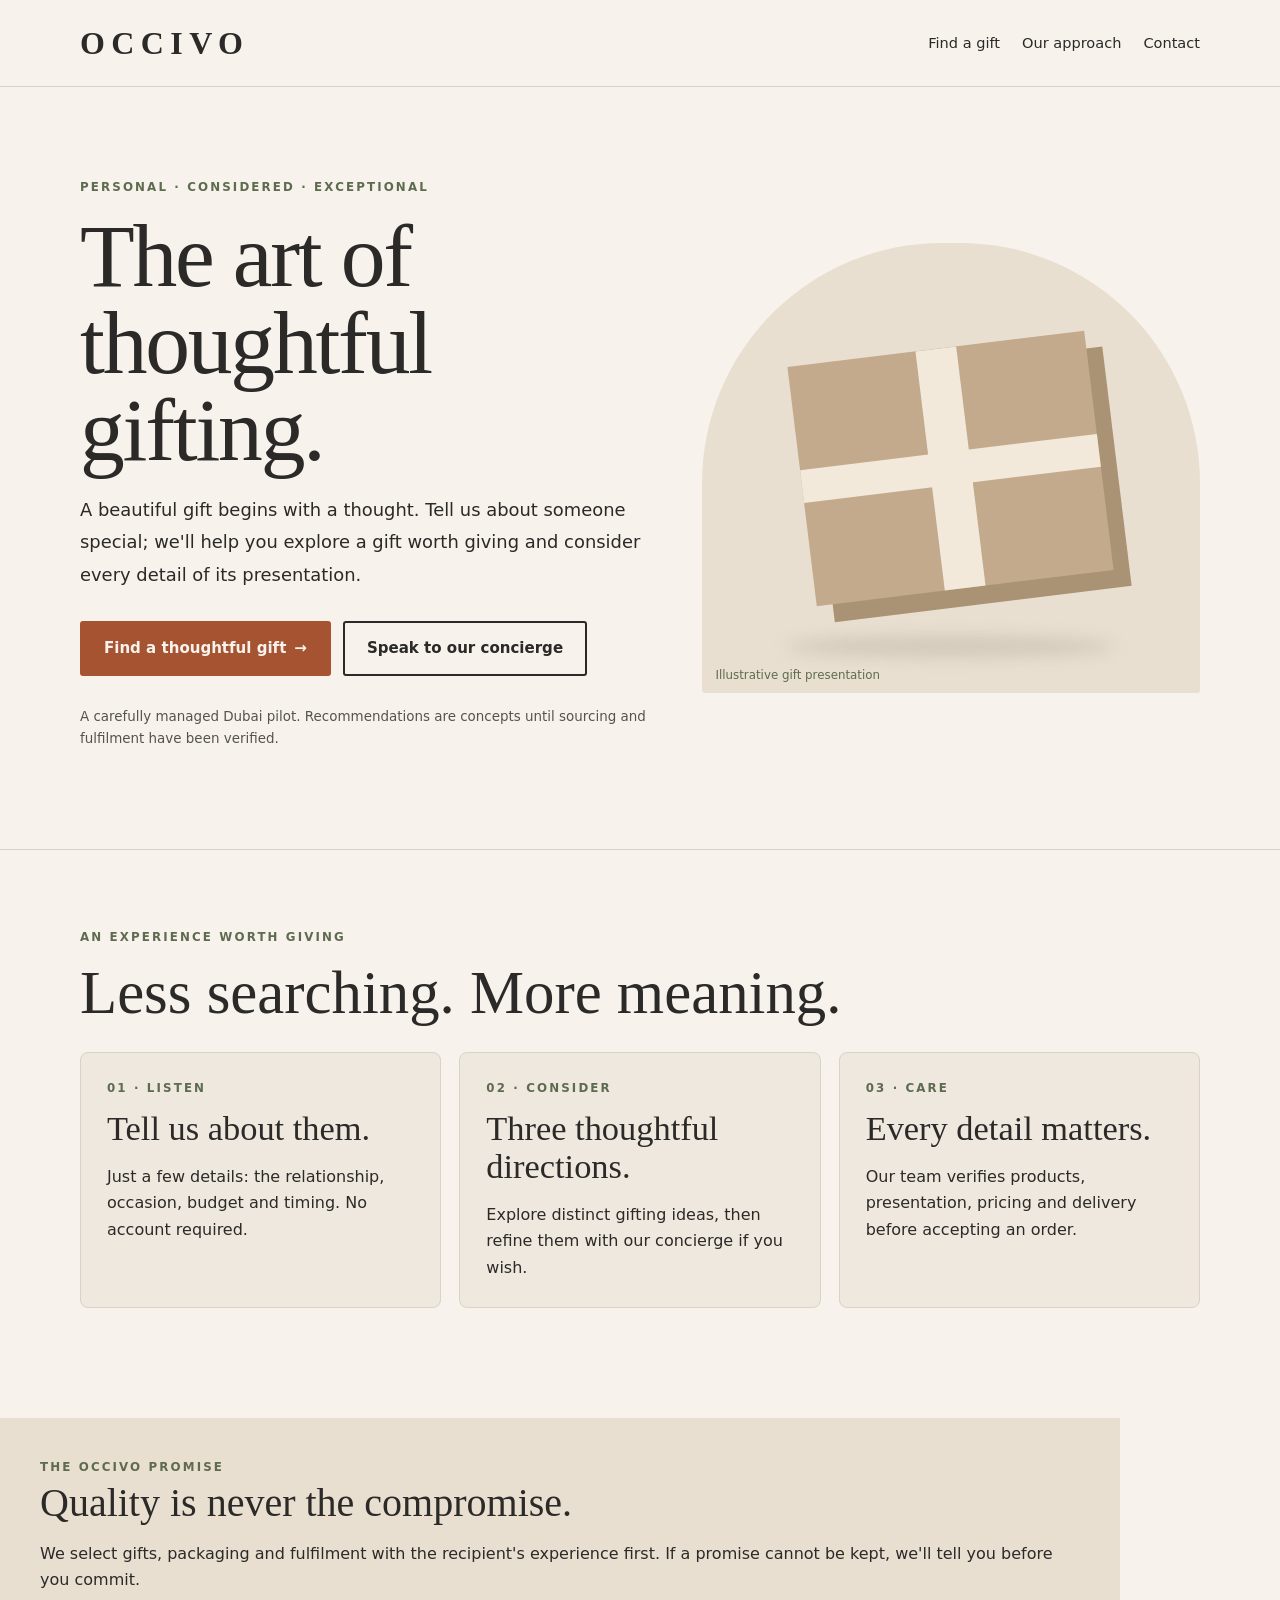
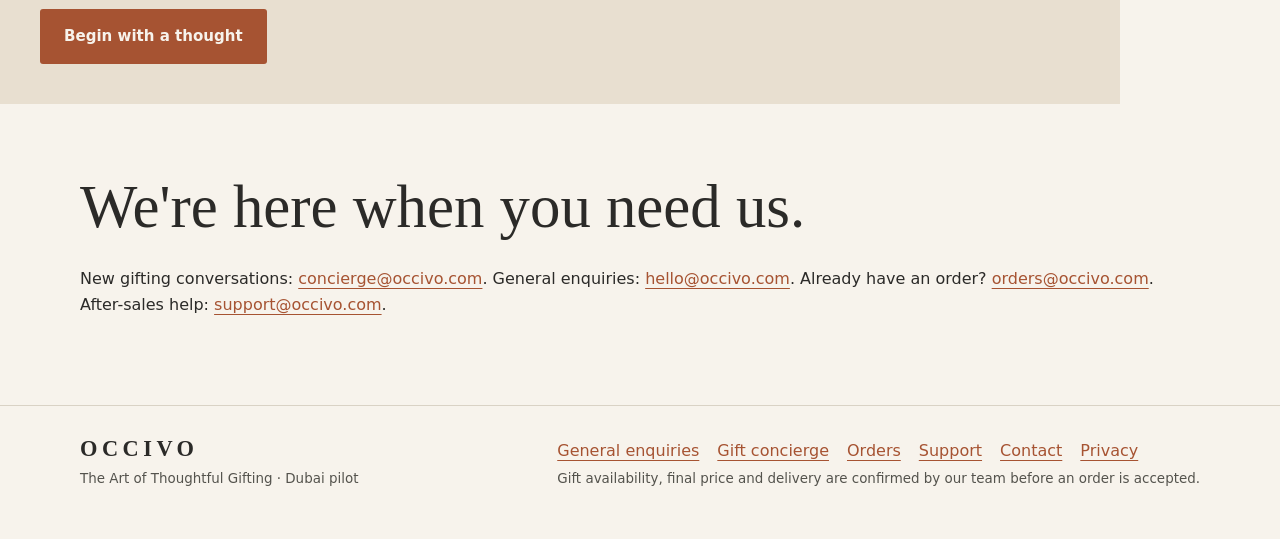
==== public/index.html @ 915241e4 "Connect private OCCIVO requests backend and MFA-protected concierge dashboard" ====
<!doctype html><html lang="en"><head><meta charset="UTF-8"><meta name="viewport" content="width=device-width,initial-scale=1"><meta name="theme-color" content="#F7F3EC"><meta name="description" content="Thoughtful gifts, personally considered. OCCIVO is a Dubai-first premium gifting concierge."><title>The Art of Thoughtful Gifting — OCCIVO</title><link rel="stylesheet" href="/styles.css"></head><body><a class="skip" href="#main">Skip to content</a><header class="header"><div class="container head"><a class="wordmark" href="/" aria-label="OCCIVO homepage">OCCIVO</a><nav class="nav" aria-label="Main navigation"><a href="/concierge.html">Find a gift</a><a href="/#how-it-works">Our approach</a><a href="/contact.html">Contact</a></nav></div></header><main id="main"><section class="container hero"><div><span class="eyebrow">Personal · Considered · Exceptional</span><h1>The art of thoughtful gifting.</h1><p class="lead">A beautiful gift begins with a thought. Tell us about someone special; we'll help you explore a gift worth giving and consider every detail of its presentation.</p><div class="actions"><a class="btn btn-primary" href="/concierge.html">Find a thoughtful gift <span aria-hidden="true">→</span></a><a class="btn btn-secondary" href="mailto:concierge@occivo.com?subject=Personal%20gift%20enquiry">Speak to our concierge</a></div><p class="muted small">A carefully managed Dubai pilot. Recommendations are concepts until sourcing and fulfilment have been verified.</p></div><div class="art" role="img" aria-label="Editorial illustration of a gift box tied with an ivory ribbon"><div class="box-art"></div><span class="art-label">Illustrative gift presentation</span></div></section><hr class="divider"><section id="how-it-works" class="container band"><div class="eyebrow">An experience worth giving</div><h2 class="section-title">Less searching. More meaning.</h2><div class="grid3"><article class="tile"><div class="eyebrow">01 · Listen</div><h3>Tell us about them.</h3><p>Just a few details: the relationship, occasion, budget and timing. No account required.</p></article><article class="tile"><div class="eyebrow">02 · Consider</div><h3>Three thoughtful directions.</h3><p>Explore distinct gifting ideas, then refine them with our concierge if you wish.</p></article><article class="tile"><div class="eyebrow">03 · Care</div><h3>Every detail matters.</h3><p>Our team verifies products, presentation, pricing and delivery before accepting an order.</p></article></div></section><section class="container banner"><div class="eyebrow">The OCCIVO promise</div><h2>Quality is never the compromise.</h2><p>We select gifts, packaging and fulfilment with the recipient's experience first. If a promise cannot be kept, we'll tell you before you commit.</p><a href="/concierge.html" class="btn btn-primary">Begin with a thought</a></section><section class="container band" style="padding-top:0"><h2 class="section-title">We're here when you need us.</h2><p>New gifting conversations: <a href="mailto:concierge@occivo.com">concierge@occivo.com</a>. General enquiries: <a href="mailto:hello@occivo.com">hello@occivo.com</a>. Already have an order? <a href="mailto:orders@occivo.com">orders@occivo.com</a>. After-sales help: <a href="mailto:support@occivo.com">support@occivo.com</a>.</p></section></main><footer class="footer"><div class="container foot"><div><a class="wordmark" href="/" style="font-size:1.4rem">OCCIVO</a><p class="muted small">The Art of Thoughtful Gifting · Dubai pilot</p></div><div><div class="footlinks"><a href="mailto:hello@occivo.com">General enquiries</a><a href="mailto:concierge@occivo.com">Gift concierge</a><a href="mailto:orders@occivo.com">Orders</a><a href="mailto:support@occivo.com">Support</a><a href="/contact.html">Contact</a><a href="/privacy.html">Privacy</a></div><p class="muted small">Gift availability, final price and delivery are confirmed by our team before an order is accepted.</p></div></div></footer></body></html>
---- styles.css ----
:root{--surface:#F7F3EC;--sand:#E8DFD0;--ink:#2B2A28;--action:#A65332;--hover:#8F462A;--pressed:#763821;--sage:#5E6B4F;--line:#D9D2C5;--border:#5E6B4F;--error:#9B3D2E;--serif:"Cormorant Garamond",Georgia,serif;--sans:"DM Sans",system-ui,-apple-system,"Segoe UI",sans-serif}*{box-sizing:border-box}html{scroll-behavior:smooth}body{margin:0;background:var(--surface);color:var(--ink);font:400 16px/1.65 var(--sans)}a{color:var(--action);text-underline-offset:4px}a:hover{color:var(--hover)}:focus-visible{outline:3px solid var(--ink);outline-offset:4px}button,input,textarea,select{font:inherit}button{cursor:pointer}button:disabled{cursor:not-allowed;opacity:.6}.container{width:min(1120px,calc(100% - 40px));margin-inline:auto}.skip{position:absolute;left:12px;top:-100px;background:var(--ink);color:var(--surface);padding:8px 14px;z-index:20}.skip:focus{top:12px}.header{border-bottom:1px solid var(--line);background:var(--surface)}.head{min-height:86px;display:flex;align-items:center;justify-content:space-between;gap:24px}.wordmark{font:600 2rem/1 var(--serif);letter-spacing:.2em;text-decoration:none;color:var(--ink)}.nav{display:flex;flex-wrap:wrap;gap:22px;align-items:center}.nav a{font-size:.91rem;text-decoration:none;color:var(--ink)}.nav a[aria-current=page]{text-decoration:underline;text-decoration-color:var(--action);text-underline-offset:7px}.eyebrow{font-size:.74rem;text-transform:uppercase;letter-spacing:.18em;color:var(--sage);font-weight:700}.hero{padding:86px 0 78px;display:grid;grid-template-columns:1.07fr .93fr;gap:48px;align-items:center}.hero h1,.display{font:500 clamp(3.4rem,7vw,6.7rem)/.97 var(--serif);letter-spacing:-.025em;margin:14px 0 20px}.lead{font-size:1.12rem;max-width:640px;line-height:1.8}.actions{display:flex;gap:12px;flex-wrap:wrap;margin:30px 0}.btn{border-radius:3px;padding:13px 22px;font-weight:700;font-size:.94rem;min-height:48px;text-decoration:none;display:inline-flex;justify-content:center;align-items:center;gap:8px;border:2px solid transparent;transition:background-color .15s,color .15s}.btn-primary{background:var(--action);color:var(--surface)}.btn-primary:hover{background:var(--hover);color:var(--surface)}.btn-primary:active{background:var(--pressed)}.btn-secondary{color:var(--ink);background:transparent;border-color:var(--ink)}.btn-secondary:hover{background:var(--sand);color:var(--ink)}.btn:focus-visible{outline:3px solid var(--ink);outline-offset:3px}.small{font-size:.84rem}.muted{color:#54534D}.art{min-height:450px;display:grid;place-items:center;position:relative;background:var(--sand);border-radius:240px 240px 3px 3px;overflow:hidden}.art::after{content:"";position:absolute;bottom:36px;width:66%;height:21px;border-radius:50%;background:#7C756A33;filter:blur(8px)}.box-art{width:60%;aspect-ratio:1.24;background:#C3AA8D;box-shadow:16px 18px 0 #AA9275;transform:rotate(-7deg);position:relative;z-index:1}.box-art:before,.box-art:after{content:"";position:absolute;background:#F3E9DA}.box-art:before{left:43%;width:14%;height:100%}.box-art:after{top:43%;width:100%;height:14%}.art-label{position:absolute;bottom:8px;left:14px;font-size:.74rem;color:var(--sage)}.divider{border:0;border-top:1px solid var(--line)}section.band{padding:70px 0}.section-title{font:500 clamp(2.4rem,5vw,3.8rem)/1.08 var(--serif);margin:12px 0 26px}.grid3{display:grid;grid-template-columns:repeat(3,minmax(0,1fr));gap:18px}.tile{border:1px solid var(--line);background:#EFE8DE;padding:26px;min-width:0;border-radius:8px}.tile h3{font:500 2.15rem/1.1 var(--serif);margin:12px 0}.tile p{margin-bottom:0}.banner{background:var(--sand);padding:40px;margin:40px 0 70px}.banner h2{font:500 2.5rem/1 var(--serif);margin:5px 0 18px}.footer{border-top:1px solid var(--line);padding:32px 0 45px}.foot{display:flex;justify-content:space-between;gap:24px;flex-wrap:wrap}.foot p{margin:.25rem 0}.footlinks{display:flex;gap:10px 18px;flex-wrap:wrap;max-width:600px}.page-intro{padding:60px 0 30px;max-width:850px}.page-intro h1{font:500 clamp(3.2rem,7vw,5.6rem)/1 var(--serif);margin:12px 0}.contact-grid{display:grid;grid-template-columns:repeat(2,minmax(0,1fr));gap:18px;margin:20px 0 80px}.contact-grid article{padding:26px;background:var(--sand);border-radius:8px}.contact-grid h2{font:500 2.2rem/1 var(--serif);margin:4px 0}.form-shell{max-width:810px;margin:25px auto 80px;background:#EFE8DE;padding:clamp(20px,5vw,46px);border:1px solid var(--line);border-radius:8px}.field{margin-bottom:18px}.field label,.field legend{font-size:.94rem;font-weight:700;display:block;margin-bottom:7px}.field input:not([type=radio]):not([type=checkbox]),.field textarea,.field select{display:block;width:100%;padding:12px 14px;background:var(--surface);color:var(--ink);border:2px solid var(--border);border-radius:4px;min-height:47px}.field textarea{min-height:96px;resize:vertical}.field input:focus,.field textarea:focus,.field select:focus{outline:3px solid var(--ink);outline-offset:3px}.choice-grid{display:grid;grid-template-columns:repeat(2,minmax(0,1fr));gap:10px}.choice{display:flex;align-items:center;gap:10px;padding:12px 13px;border:2px solid var(--line);background:var(--surface);border-radius:4px;cursor:pointer}.choice:has(input:checked){border-color:var(--action);background:#F8EEE7}.choice input{accent-color:var(--action);width:18px;height:18px}.step{display:none}.step.active{display:block}.form-actions{display:flex;justify-content:space-between;gap:12px;flex-wrap:wrap;margin-top:28px}.progress{font-size:.83rem;color:var(--sage);font-weight:700;letter-spacing:.07em}.notice{border-left:4px solid var(--sage);background:var(--surface);padding:14px 18px;margin:22px 0;font-size:.9rem}.error{color:var(--error);font-weight:700}.concepts{display:grid;grid-template-columns:repeat(3,1fr);gap:14px;margin:20px 0}.concept{background:var(--surface);border:2px solid var(--line);padding:17px;border-radius:5px;min-width:0}.concept h3{font:500 1.8rem/1.1 var(--serif)}.concept p{font-size:.92rem}.concept:has(input:checked){border-color:var(--action)}.concept input{accent-color:var(--action)}.hidden{display:none!important}.visually-hidden{position:absolute!important;height:1px;width:1px;overflow:hidden;clip:rect(0,0,0,0);white-space:nowrap}.checkline{display:flex;align-items:flex-start;gap:10px;font-size:.86rem}.checkline input{margin-top:6px;accent-color:var(--action)}.status{margin:14px 0;font-weight:600}.legal{max-width:780px;padding-bottom:75px}.legal h2{font:500 2rem/1.1 var(--serif)}@media(max-width:820px){.hero{grid-template-columns:1fr;gap:25px;padding:40px 0}.art{min-height:320px}.grid3,.concepts{grid-template-columns:1fr}.head{min-height:72px}.contact-grid{grid-template-columns:1fr}}@media(max-width:540px){.container{width:min(100% - 28px,1120px)}.head{align-items:flex-start;flex-direction:column;padding:16px 0;gap:10px}.nav{gap:10px 16px}.hero h1{font-size:3.55rem}.choice-grid{grid-template-columns:1fr}.form-shell{margin-top:14px}.banner{padding:24px}.footlinks{flex-direction:column;gap:5px}}@media(prefers-reduced-motion:reduce){html{scroll-behavior:auto}.btn{transition:none}}
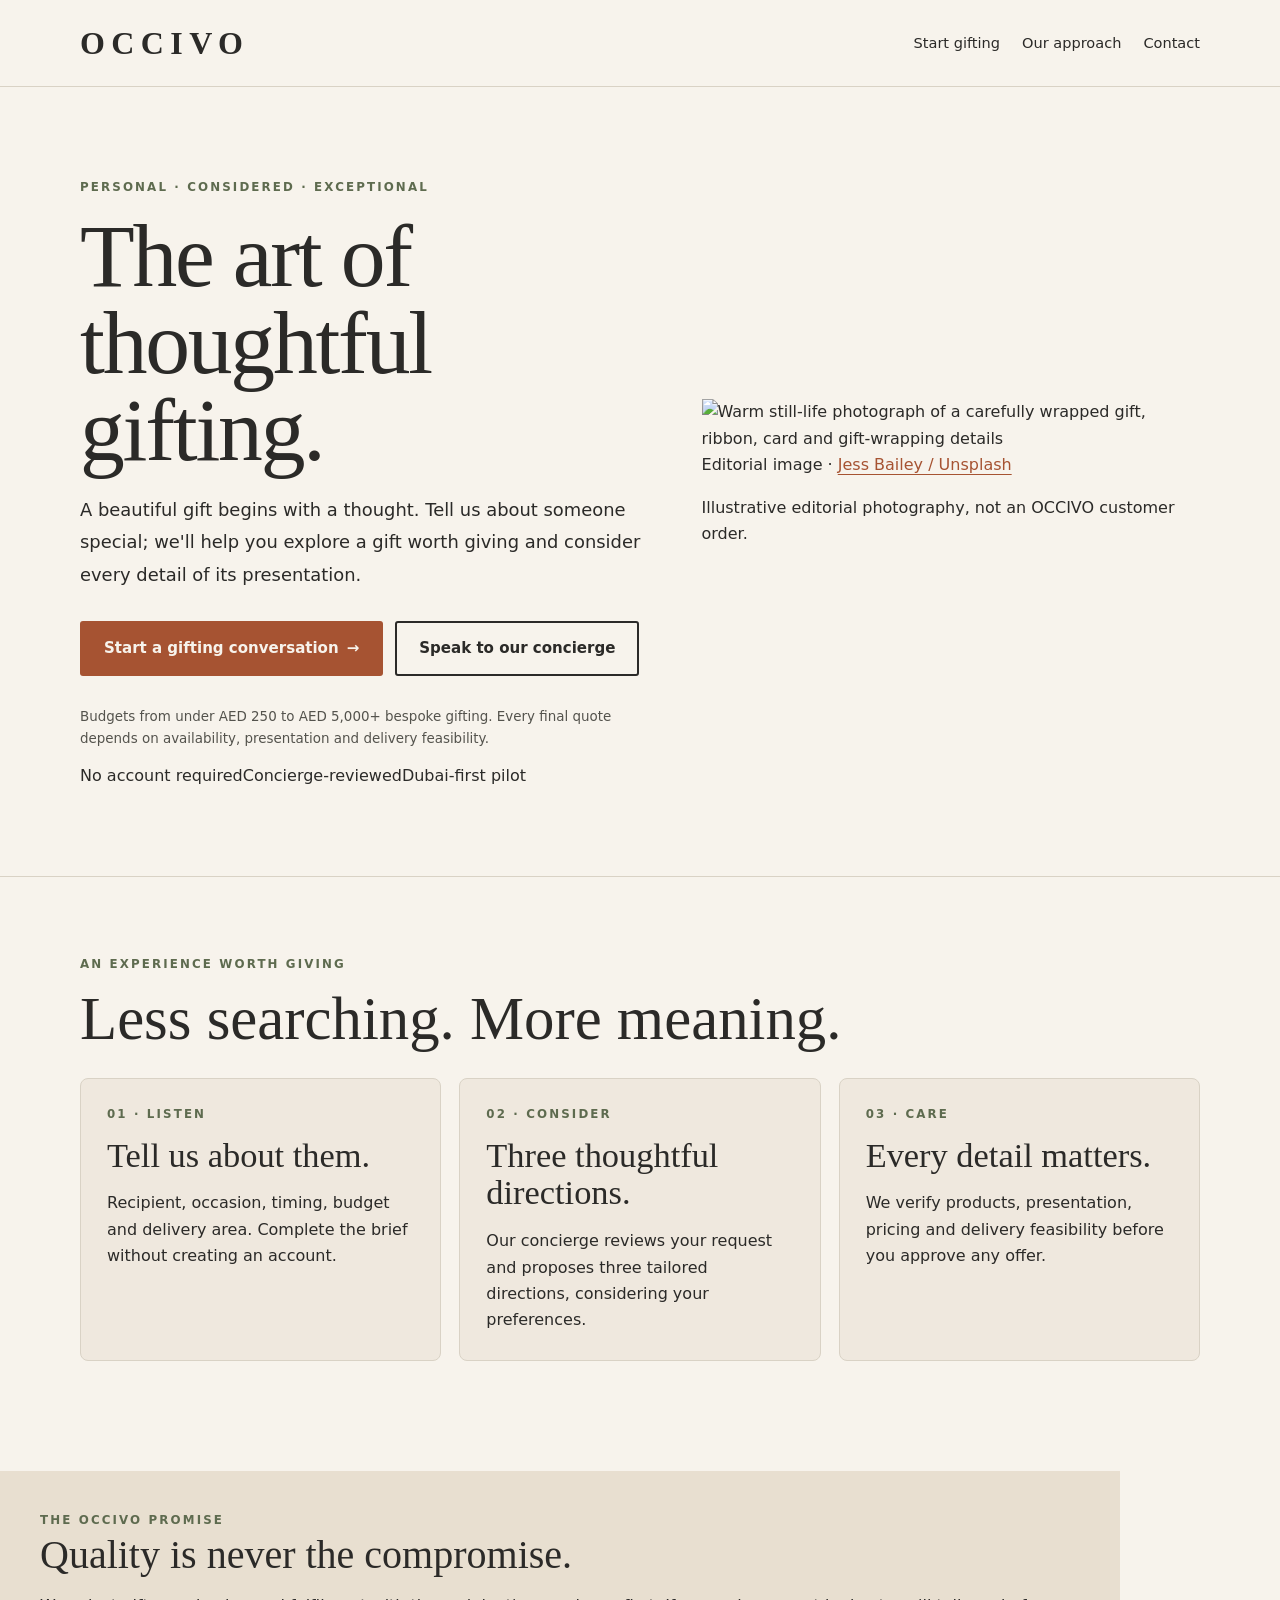
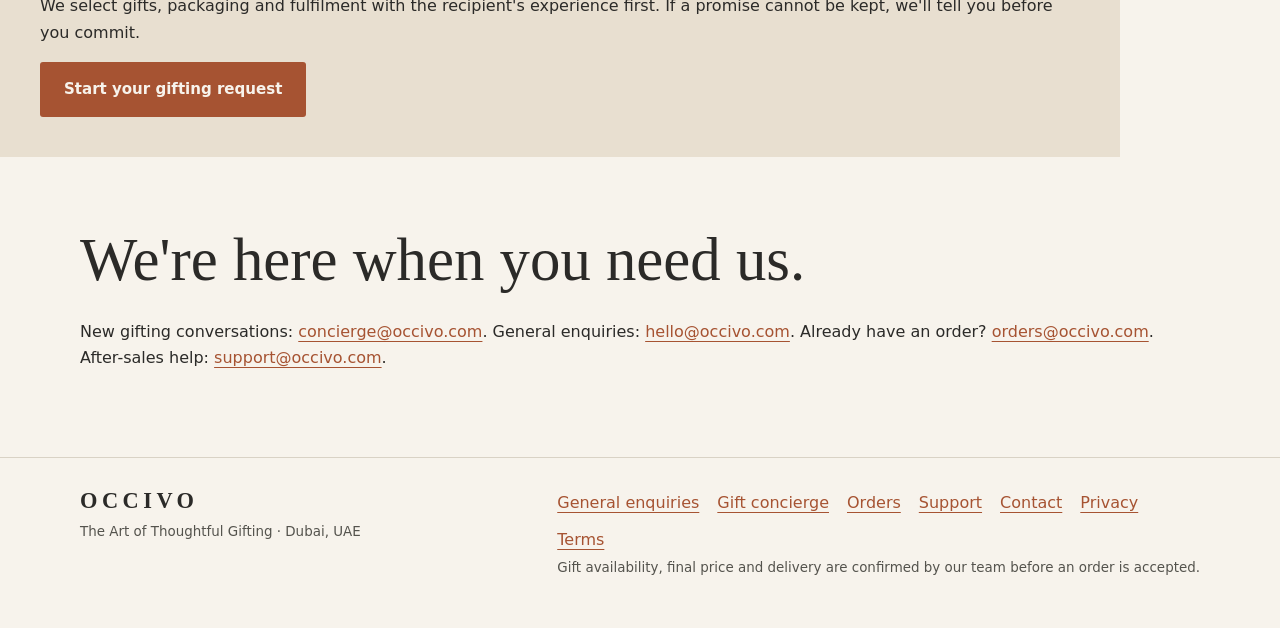
==== commit 54b229db: "Streamline OCCIVO concierge intake and restore visible conversion funnel" ====
--- a/public/index.html
+++ b/public/index.html
@@ -1 +1 @@
-<!doctype html><html lang="en"><head><meta charset="UTF-8"><meta name="viewport" content="width=device-width,initial-scale=1"><meta name="theme-color" content="#F7F3EC"><meta name="description" content="Thoughtful gifts, personally considered. OCCIVO is a Dubai-first premium gifting concierge."><title>The Art of Thoughtful Gifting — OCCIVO</title><link rel="stylesheet" href="/styles.css"></head><body><a class="skip" href="#main">Skip to content</a><header class="header"><div class="container head"><a class="wordmark" href="/" aria-label="OCCIVO homepage">OCCIVO</a><nav class="nav" aria-label="Main navigation"><a href="/concierge.html">Find a gift</a><a href="/#how-it-works">Our approach</a><a href="/contact.html">Contact</a></nav></div></header><main id="main"><section class="container hero"><div><span class="eyebrow">Personal · Considered · Exceptional</span><h1>The art of thoughtful gifting.</h1><p class="lead">A beautiful gift begins with a thought. Tell us about someone special; we'll help you explore a gift worth giving and consider every detail of its presentation.</p><div class="actions"><a class="btn btn-primary" href="/concierge.html">Find a thoughtful gift <span aria-hidden="true">→</span></a><a class="btn btn-secondary" href="mailto:concierge@occivo.com?subject=Personal%20gift%20enquiry">Speak to our concierge</a></div><p class="muted small">A carefully managed Dubai pilot. Recommendations are concepts until sourcing and fulfilment have been verified.</p></div><div class="art" role="img" aria-label="Editorial illustration of a gift box tied with an ivory ribbon"><div class="box-art"></div><span class="art-label">Illustrative gift presentation</span></div></section><hr class="divider"><section id="how-it-works" class="container band"><div class="eyebrow">An experience worth giving</div><h2 class="section-title">Less searching. More meaning.</h2><div class="grid3"><article class="tile"><div class="eyebrow">01 · Listen</div><h3>Tell us about them.</h3><p>Just a few details: the relationship, occasion, budget and timing. No account required.</p></article><article class="tile"><div class="eyebrow">02 · Consider</div><h3>Three thoughtful directions.</h3><p>Explore distinct gifting ideas, then refine them with our concierge if you wish.</p></article><article class="tile"><div class="eyebrow">03 · Care</div><h3>Every detail matters.</h3><p>Our team verifies products, presentation, pricing and delivery before accepting an order.</p></article></div></section><section class="container banner"><div class="eyebrow">The OCCIVO promise</div><h2>Quality is never the compromise.</h2><p>We select gifts, packaging and fulfilment with the recipient's experience first. If a promise cannot be kept, we'll tell you before you commit.</p><a href="/concierge.html" class="btn btn-primary">Begin with a thought</a></section><section class="container band" style="padding-top:0"><h2 class="section-title">We're here when you need us.</h2><p>New gifting conversations: <a href="mailto:concierge@occivo.com">concierge@occivo.com</a>. General enquiries: <a href="mailto:hello@occivo.com">hello@occivo.com</a>. Already have an order? <a href="mailto:orders@occivo.com">orders@occivo.com</a>. After-sales help: <a href="mailto:support@occivo.com">support@occivo.com</a>.</p></section></main><footer class="footer"><div class="container foot"><div><a class="wordmark" href="/" style="font-size:1.4rem">OCCIVO</a><p class="muted small">The Art of Thoughtful Gifting · Dubai pilot</p></div><div><div class="footlinks"><a href="mailto:hello@occivo.com">General enquiries</a><a href="mailto:concierge@occivo.com">Gift concierge</a><a href="mailto:orders@occivo.com">Orders</a><a href="mailto:support@occivo.com">Support</a><a href="/contact.html">Contact</a><a href="/privacy.html">Privacy</a></div><p class="muted small">Gift availability, final price and delivery are confirmed by our team before an order is accepted.</p></div></div></footer></body></html>+<!doctype html><html lang="en"><head><meta charset="UTF-8"><meta name="viewport" content="width=device-width,initial-scale=1"><meta name="theme-color" content="#F7F3EC"><meta name="description" content="Thoughtful gifts, personally considered. OCCIVO is a Dubai-first premium gifting concierge."><meta property="og:type" content="website"><meta property="og:site_name" content="OCCIVO"><meta property="og:title" content="OCCIVO | The Art of Thoughtful Gifting"><meta property="og:description" content="Tell us who it’s for. OCCIVO makes gifting personal, considered and exceptional — starting with a simple concierge request."><meta property="og:url" content="https://occivo.netlify.app/"><meta property="og:image" content="https://images.unsplash.com/photo-1764385827352-78c20131fd47?auto=format&fit=crop&w=1200&h=630&q=82"><meta name="twitter:card" content="summary_large_image"><link rel="icon" href="/favicon.svg" type="image/svg+xml"><link rel="canonical" href="https://occivo.netlify.app/"><title>The Art of Thoughtful Gifting — OCCIVO</title><link rel="stylesheet" href="/styles.css"><link rel="stylesheet" href="/intake.css"></head><body><a class="skip" href="#main">Skip to content</a><header class="header"><div class="container head"><a class="wordmark" href="/" aria-label="OCCIVO homepage">OCCIVO</a><nav class="nav" aria-label="Main navigation"><a class="nav-cta" href="/concierge.html">Start gifting</a><a href="/#how-it-works">Our approach</a><a href="/contact.html">Contact</a></nav></div></header><main id="main"><section class="container hero"><div><span class="eyebrow">Personal · Considered · Exceptional</span><h1>The art of thoughtful gifting.</h1><p class="lead">A beautiful gift begins with a thought. Tell us about someone special; we'll help you explore a gift worth giving and consider every detail of its presentation.</p><div class="actions"><a class="btn btn-primary" href="/concierge.html">Start a gifting conversation <span aria-hidden="true">→</span></a><a class="btn btn-secondary" href="mailto:concierge@occivo.com?subject=Personal%20gift%20enquiry">Speak to our concierge</a></div><p class="muted small">Budgets from under AED 250 to AED 5,000+ bespoke gifting. Every final quote depends on availability, presentation and delivery feasibility.</p><div class="microtrust"><span>No account required</span><span>Concierge-reviewed</span><span>Dubai-first pilot</span></div></div><div><div class="hero-media"><img class="hero-photo" src="https://images.unsplash.com/photo-1764385827352-78c20131fd47?auto=format&fit=crop&w=1100&q=82" alt="Warm still-life photograph of a carefully wrapped gift, ribbon, card and gift-wrapping details" width="1100" height="1450" fetchpriority="high"><span class="photo-credit">Editorial image · <a href="https://unsplash.com/photos/gift-box-with-ribbon-card-and-confetti-IsOQu4nML-Y" target="_blank" rel="noopener">Jess Bailey / Unsplash</a></span></div><p class="hero-photo-caption">Illustrative editorial photography, not an OCCIVO customer order.</p></div></section><hr class="divider"><section id="how-it-works" class="container band"><div class="eyebrow">An experience worth giving</div><h2 class="section-title">Less searching. More meaning.</h2><div class="grid3"><article class="tile"><div class="eyebrow">01 · Listen</div><h3>Tell us about them.</h3><p>Recipient, occasion, timing, budget and delivery area. Complete the brief without creating an account.</p></article><article class="tile"><div class="eyebrow">02 · Consider</div><h3>Three thoughtful directions.</h3><p>Our concierge reviews your request and proposes three tailored directions, considering your preferences.</p></article><article class="tile"><div class="eyebrow">03 · Care</div><h3>Every detail matters.</h3><p>We verify products, presentation, pricing and delivery feasibility before you approve any offer.</p></article></div></section><section class="container banner"><div class="eyebrow">The OCCIVO promise</div><h2>Quality is never the compromise.</h2><p>We select gifts, packaging and fulfilment with the recipient's experience first. If a promise cannot be kept, we'll tell you before you commit.</p><a href="/concierge.html" class="btn btn-primary">Start your gifting request</a></section><section class="container band" style="padding-top:0"><h2 class="section-title">We're here when you need us.</h2><p>New gifting conversations: <a href="mailto:concierge@occivo.com">concierge@occivo.com</a>. General enquiries: <a href="mailto:hello@occivo.com">hello@occivo.com</a>. Already have an order? <a href="mailto:orders@occivo.com">orders@occivo.com</a>. After-sales help: <a href="mailto:support@occivo.com">support@occivo.com</a>.</p></section></main><footer class="footer"><div class="container foot"><div><a class="wordmark" href="/" style="font-size:1.4rem">OCCIVO</a><p class="muted small">The Art of Thoughtful Gifting · Dubai, UAE</p></div><div><div class="footlinks"><a href="mailto:hello@occivo.com">General enquiries</a><a href="mailto:concierge@occivo.com">Gift concierge</a><a href="mailto:orders@occivo.com">Orders</a><a href="mailto:support@occivo.com">Support</a><a href="/contact.html">Contact</a><a href="/privacy.html">Privacy</a><a href="/terms.html">Terms</a></div><p class="muted small">Gift availability, final price and delivery are confirmed by our team before an order is accepted.</p></div></div></footer></body></html>
